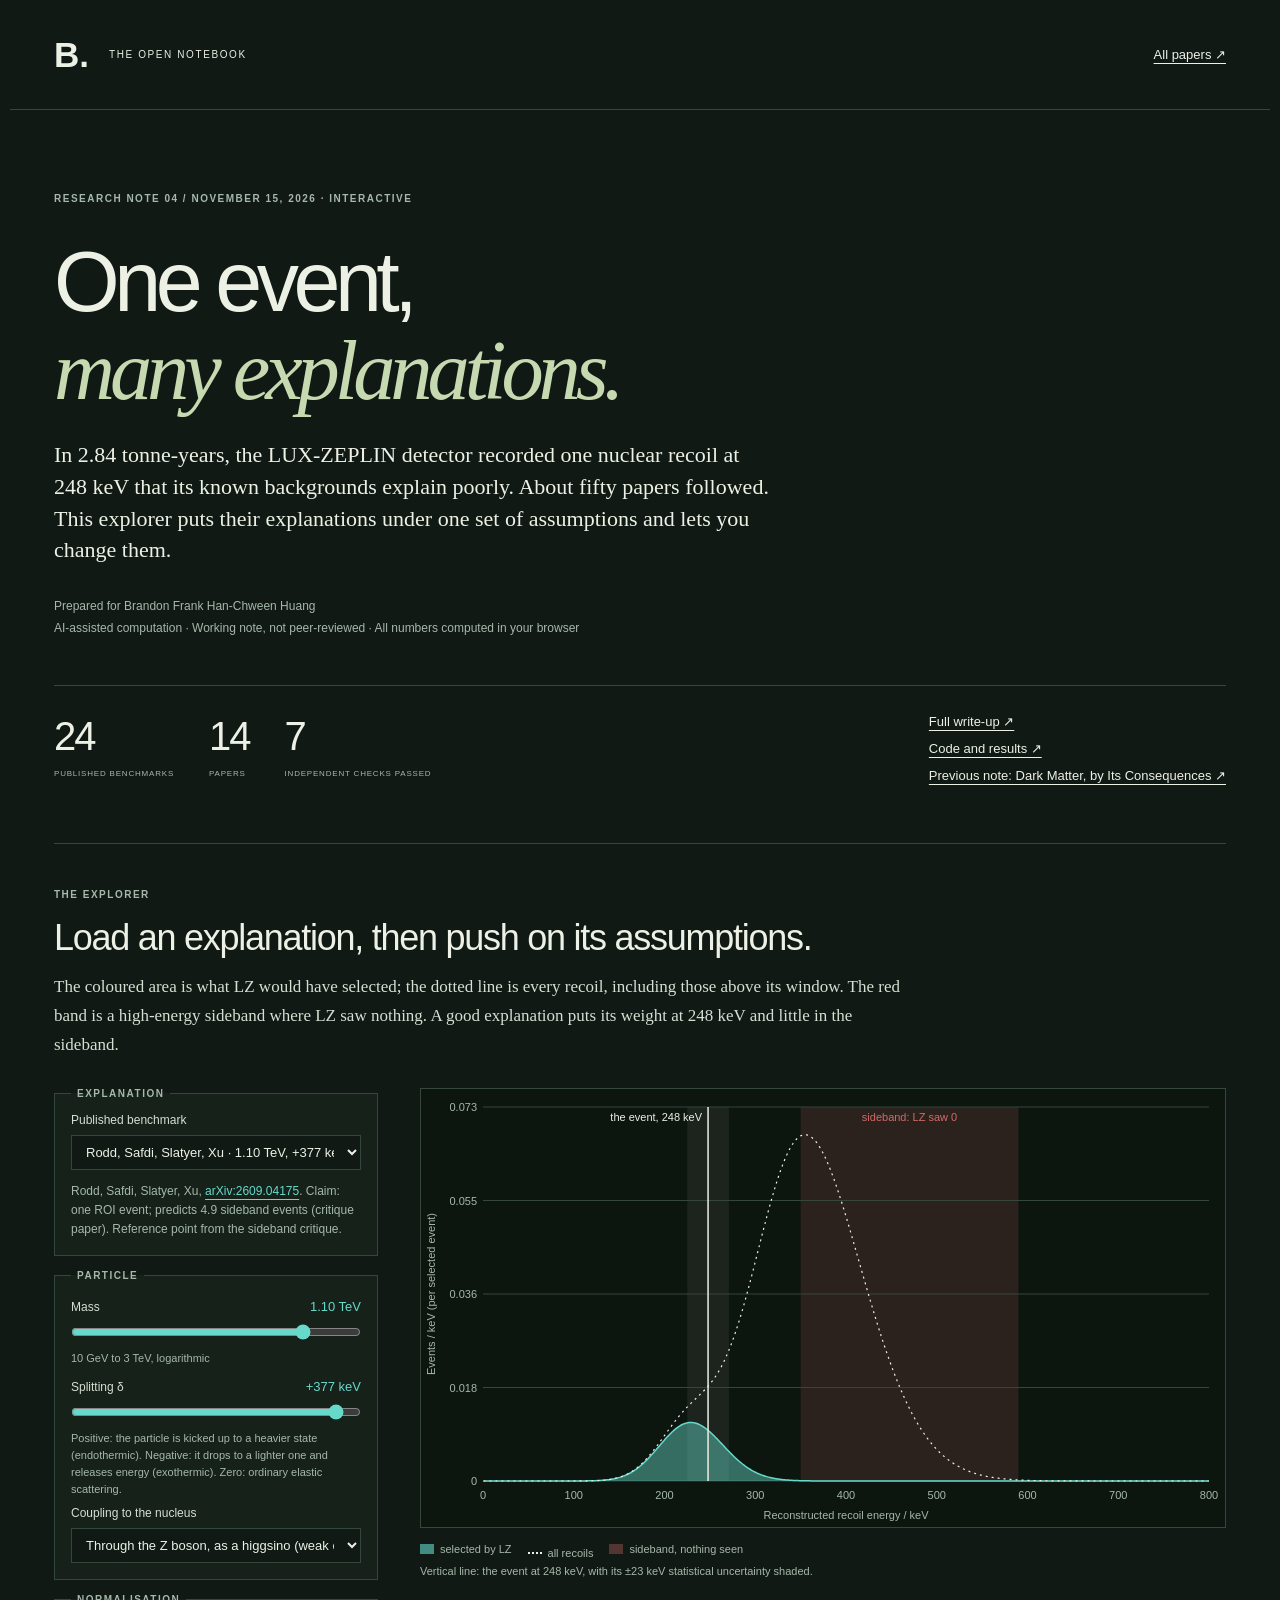
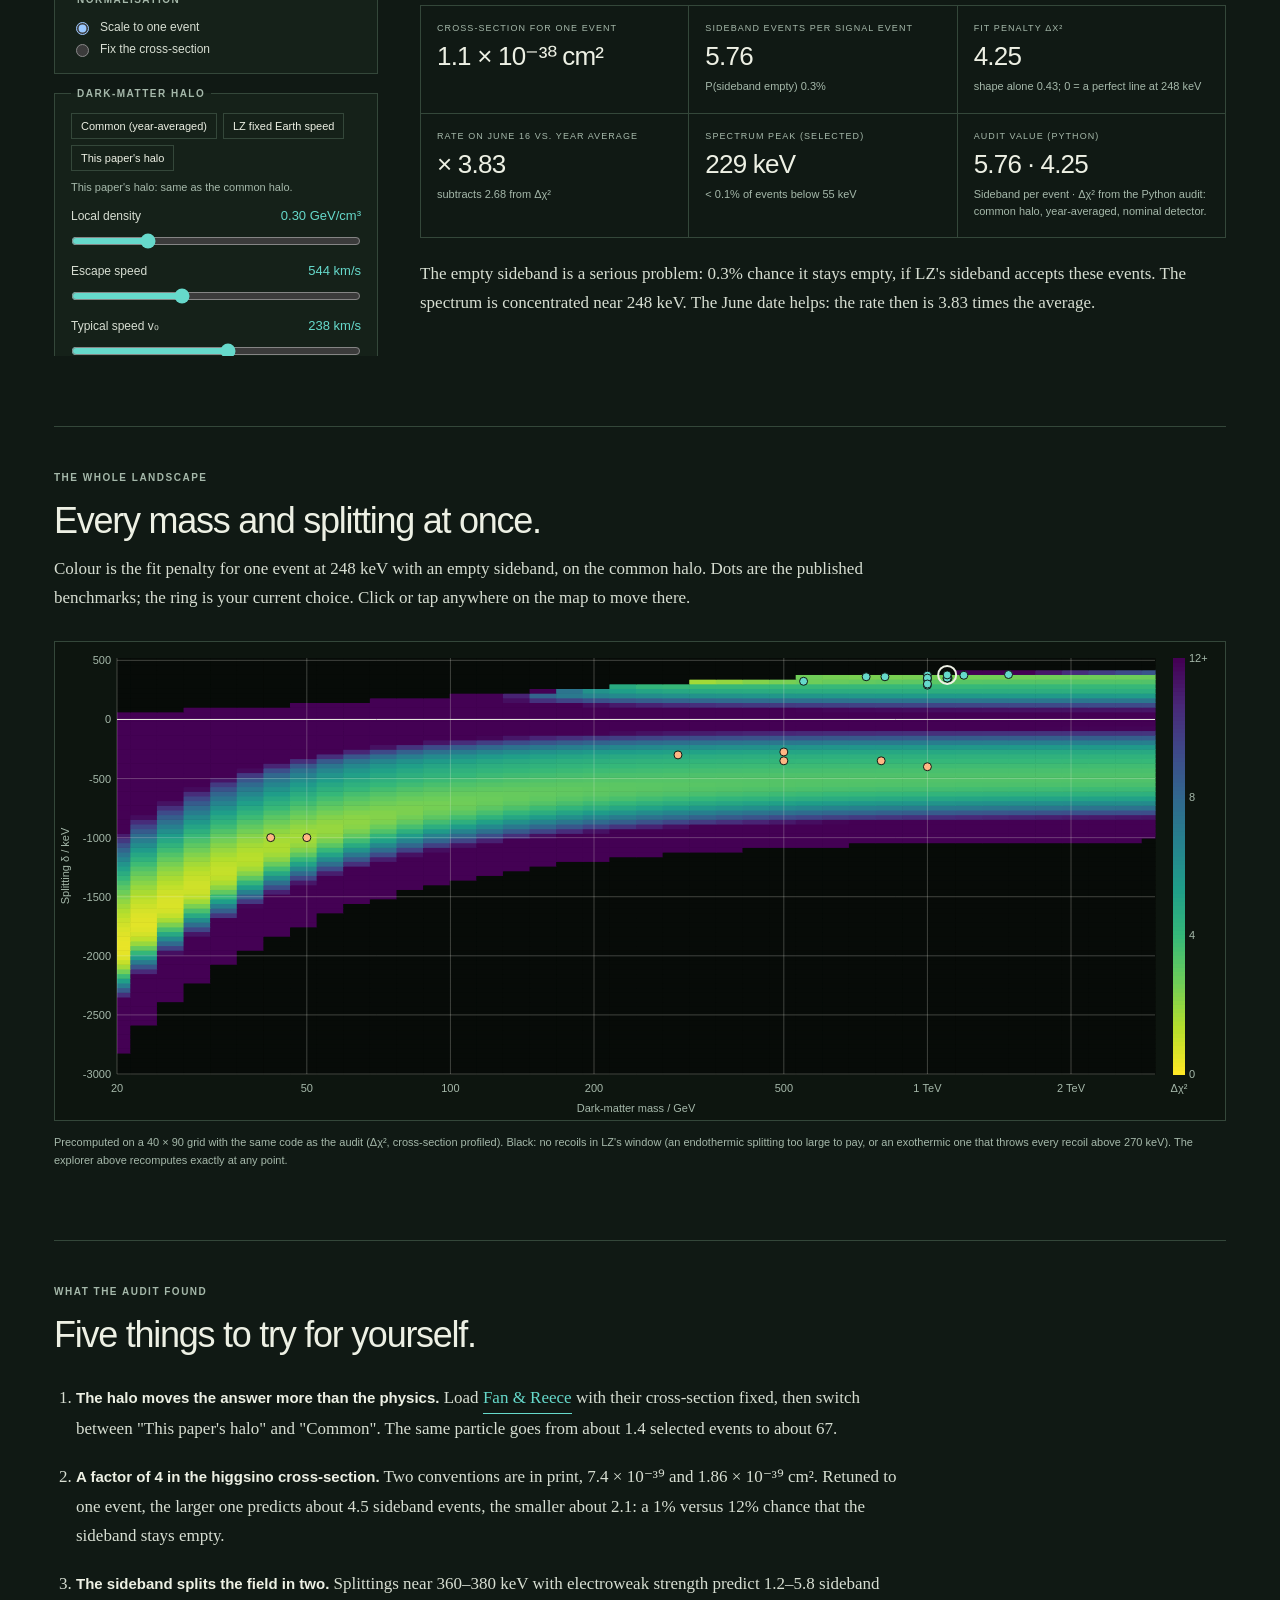
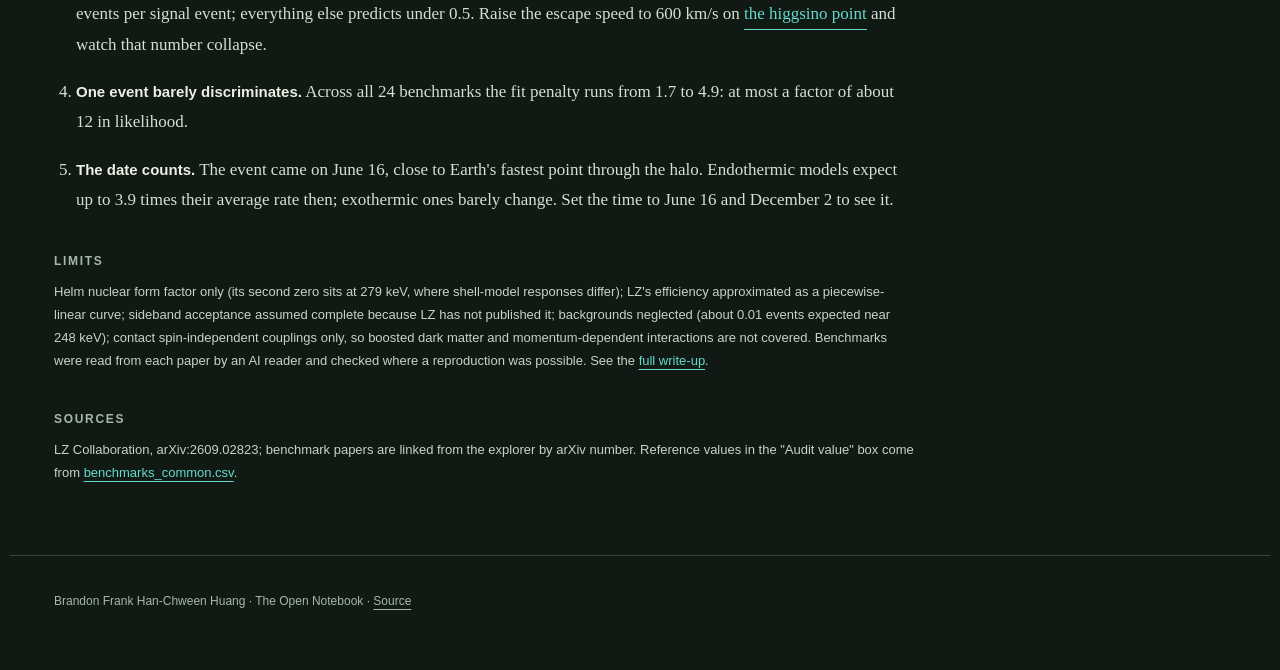
==== lz-event-audit/web/index.html @ 09a7d157 "Add interactive explorer for the LZ audit web/engine.js ports rates.py to a dependency-free ES modul" ====
<!doctype html>
<html lang="en">
<head>
<meta charset="utf-8">
<meta name="viewport" content="width=device-width,initial-scale=1">
<meta name="theme-color" content="#101914">
<title>One Event, Many Explanations — the LZ 248 keV explorer</title>
<meta name="description" content="An interactive explorer for the LUX-ZEPLIN 248 keV nuclear-recoil candidate: load any of 24 published dark-matter explanations, change the halo and detector assumptions, and watch the recoil spectrum, sideband expectation and fit quality respond.">
<meta property="og:title" content="One Event, Many Explanations — the LZ 248 keV explorer">
<meta property="og:description" content="24 published explanations of one dark-matter candidate event, under one set of assumptions you can change.">
<link rel="stylesheet" href="explorer.css">
<script type="module" src="app.js"></script>
</head>
<body>
<a class="skip" href="#explorer">Skip to the explorer</a>
<header class="top">
  <a class="brand" href="https://brandonfhuang.com/curiosities/">B. <span>THE OPEN NOTEBOOK</span></a>
  <a href="https://brandonfhuang.com/curiosities/#papers">All papers ↗</a>
</header>
<main>
<section class="hero">
  <p class="eyebrow">RESEARCH NOTE 04 / NOVEMBER 15, 2026 · INTERACTIVE</p>
  <h1>One event,<br><em>many explanations.</em></h1>
  <p class="dek">In 2.84 tonne-years, the LUX-ZEPLIN detector recorded one nuclear recoil at 248 keV that its known backgrounds explain poorly. About fifty papers followed. This explorer puts their explanations under one set of assumptions and lets you change them.</p>
  <p class="byline">Prepared for Brandon Frank Han-Chween Huang<br>AI-assisted computation · Working note, not peer-reviewed · All numbers computed in your browser</p>
  <div class="hero-bottom">
    <div class="stats">
      <span><strong>24</strong>PUBLISHED BENCHMARKS</span>
      <span><strong>14</strong>PAPERS</span>
      <span><strong>7</strong>INDEPENDENT CHECKS PASSED</span>
    </div>
    <div class="downloads">
      <a href="../README.md">Full write-up ↗</a>
      <a href="https://github.com/bomberJV/dark-matter-research/tree/research/lz-event-audit/lz-event-audit">Code and results ↗</a>
      <a href="../../web/index.html">Previous note: Dark Matter, by Its Consequences ↗</a>
    </div>
  </div>
</section>

<section class="explorer" id="explorer" aria-labelledby="explorer-title">
  <div class="section-head">
    <p class="eyebrow">THE EXPLORER</p>
    <h2 id="explorer-title">Load an explanation, then push on its assumptions.</h2>
    <p class="lede">The coloured area is what LZ would have selected; the dotted line is every recoil, including those above its window. The red band is a high-energy sideband where LZ saw nothing. A good explanation puts its weight at 248 keV and little in the sideband.</p>
  </div>

  <div class="explorer-grid">
    <form class="controls" id="controls" aria-label="Model and assumptions">
      <fieldset>
        <legend>Explanation</legend>
        <label for="bench">Published benchmark</label>
        <select id="bench"></select>
        <p class="claim" id="claim" aria-live="polite"></p>
      </fieldset>

      <fieldset>
        <legend>Particle</legend>
        <div class="row">
          <label for="mass">Mass</label>
          <output id="mass-out" for="mass"></output>
        </div>
        <input type="range" id="mass" min="1" max="3.5" step="0.005" aria-describedby="mass-hint">
        <p class="hint" id="mass-hint">10 GeV to 3 TeV, logarithmic</p>

        <div class="row">
          <label for="delta">Splitting δ</label>
          <output id="delta-out" for="delta"></output>
        </div>
        <input type="range" id="delta" min="-3000" max="600" step="0.5" aria-describedby="delta-hint">
        <p class="hint" id="delta-hint">Positive: the particle is kicked up to a heavier state (endothermic). Negative: it drops to a lighter one and releases energy (exothermic). Zero: ordinary elastic scattering.</p>

        <label for="coupling">Coupling to the nucleus</label>
        <select id="coupling">
          <option value="A">Equal to protons and neutrons (A²)</option>
          <option value="Z">To electric charge, as a dark photon (Z²)</option>
          <option value="QW">Through the Z boson, as a higgsino (weak charge²)</option>
        </select>
      </fieldset>

      <fieldset>
        <legend>Normalisation</legend>
        <div class="seg" role="radiogroup" aria-label="Normalisation">
          <label><input type="radio" name="norm" value="one" checked> Scale to one event</label>
          <label><input type="radio" name="norm" value="sigma"> Fix the cross-section</label>
        </div>
        <div id="sigma-wrap" hidden>
          <div class="row">
            <label for="sigma">Cross-section per nucleon</label>
            <output id="sigma-out" for="sigma"></output>
          </div>
          <input type="range" id="sigma" min="-47" max="-36" step="0.01">
        </div>
      </fieldset>

      <fieldset>
        <legend>Dark-matter halo</legend>
        <div class="preset">
          <button type="button" data-halo="common">Common (year-averaged)</button>
          <button type="button" data-halo="lz">LZ fixed Earth speed</button>
          <button type="button" data-halo="paper" id="paper-halo" disabled>This paper's halo</button>
        </div>
        <p class="hint" id="paper-halo-note"></p>
        <div class="row"><label for="rho">Local density</label><output id="rho-out" for="rho"></output></div>
        <input type="range" id="rho" min="0.2" max="0.6" step="0.01">
        <div class="row"><label for="vesc">Escape speed</label><output id="vesc-out" for="vesc"></output></div>
        <input type="range" id="vesc" min="480" max="650" step="1">
        <div class="row"><label for="v0">Typical speed v₀</label><output id="v0-out" for="v0"></output></div>
        <input type="range" id="v0" min="200" max="270" step="1">
        <div class="row"><label for="vE">Earth's mean speed</label><output id="vE-out" for="vE"></output></div>
        <input type="range" id="vE" min="215" max="270" step="0.1">
        <label for="time">Time of year</label>
        <select id="time">
          <option value="avg">Averaged over the year</option>
          <option value="fixed">No orbital motion (fixed speed)</option>
          <option value="event">June 16 (the event's date)</option>
          <option value="dec">December 2 (slowest)</option>
        </select>
      </fieldset>

      <fieldset>
        <legend>Detector</legend>
        <label for="escale">Energy scale</label>
        <select id="escale">
          <option value="0.91491">−9.3% (calibration systematic)</option>
          <option value="1" selected>Nominal</option>
          <option value="1.093">+9.3%</option>
        </select>
        <label for="sb">Sideband upper edge</label>
        <select id="sb">
          <option value="590" selected>590 keV (Rodd et al.)</option>
          <option value="680">680 keV (Dent &amp; Newstead)</option>
        </select>
        <label class="check"><input type="checkbox" id="logy"> Logarithmic vertical axis</label>
      </fieldset>
    </form>

    <div class="stage">
      <figure class="plot">
        <canvas id="spectrum" role="img" aria-label="Recoil spectrum" tabindex="0"></canvas>
        <figcaption id="spectrum-caption"><span class="legend"><span class="sw sw-sel"></span>selected by LZ</span><span class="legend"><span class="sw sw-all"></span>all recoils</span><span class="legend"><span class="sw sw-sb"></span>sideband, nothing seen</span><br>Vertical line: the event at 248 keV, with its ±23 keV statistical uncertainty shaded.</figcaption>
      </figure>

      <div class="readouts" aria-live="polite">
        <div class="metric"><span class="k" id="k-count">Cross-section for one event</span><strong id="r-count">–</strong></div>
        <div class="metric"><span class="k">Sideband events per signal event</span><strong id="r-sb">–</strong><span class="sub" id="r-sb-p"></span></div>
        <div class="metric"><span class="k">Fit penalty Δχ²</span><strong id="r-chi">–</strong><span class="sub" id="r-chi-sub"></span></div>
        <div class="metric"><span class="k">Rate on June 16 vs. year average</span><strong id="r-time">–</strong><span class="sub" id="r-time-sub"></span></div>
        <div class="metric"><span class="k">Spectrum peak (selected)</span><strong id="r-peak">–</strong><span class="sub" id="r-low"></span></div>
        <div class="metric"><span class="k">Audit value (Python)</span><strong id="r-audit">–</strong><span class="sub" id="r-audit-sub"></span></div>
      </div>
      <p class="verdict" id="verdict" aria-live="polite"></p>
    </div>
  </div>
</section>

<section class="map-section" aria-labelledby="map-title">
  <div class="section-head">
    <p class="eyebrow">THE WHOLE LANDSCAPE</p>
    <h2 id="map-title">Every mass and splitting at once.</h2>
    <p class="lede">Colour is the fit penalty for one event at 248 keV with an empty sideband, on the common halo. Dots are the published benchmarks; the ring is your current choice. Click or tap anywhere on the map to move there.</p>
  </div>
  <figure class="plot map">
    <canvas id="map" role="img" aria-label="Map of fit penalty over mass and splitting" tabindex="0"></canvas>
    <figcaption>Precomputed on a 40 × 90 grid with the same code as the audit (Δχ², cross-section profiled). Black: no recoils in LZ's window (an endothermic splitting too large to pay, or an exothermic one that throws every recoil above 270 keV). The explorer above recomputes exactly at any point.</figcaption>
  </figure>
</section>

<section class="notes" aria-labelledby="notes-title">
  <div class="section-head">
    <p class="eyebrow">WHAT THE AUDIT FOUND</p>
    <h2 id="notes-title">Five things to try for yourself.</h2>
  </div>
  <ol class="findings">
    <li><strong>The halo moves the answer more than the physics.</strong> Load <button type="button" class="link" data-load="fan-reece">Fan &amp; Reece</button> with their cross-section fixed, then switch between "This paper's halo" and "Common". The same particle goes from about 1.4 selected events to about 67.</li>
    <li><strong>A factor of 4 in the higgsino cross-section.</strong> Two conventions are in print, 7.4 × 10⁻³⁹ and 1.86 × 10⁻³⁹ cm². Retuned to one event, the larger one predicts about 4.5 sideband events, the smaller about 2.1: a 1% versus 12% chance that the sideband stays empty.</li>
    <li><strong>The sideband splits the field in two.</strong> Splittings near 360–380 keV with electroweak strength predict 1.2–5.8 sideband events per signal event; everything else predicts under 0.5. Raise the escape speed to 600 km/s on <button type="button" class="link" data-load="rodd-higgsino">the higgsino point</button> and watch that number collapse.</li>
    <li><strong>One event barely discriminates.</strong> Across all 24 benchmarks the fit penalty runs from 1.7 to 4.9: at most a factor of about 12 in likelihood.</li>
    <li><strong>The date counts.</strong> The event came on June 16, close to Earth's fastest point through the halo. Endothermic models expect up to 3.9 times their average rate then; exothermic ones barely change. Set the time to June 16 and December 2 to see it.</li>
  </ol>
  <h3>Limits</h3>
  <p class="small-prose">Helm nuclear form factor only (its second zero sits at 279 keV, where shell-model responses differ); LZ's efficiency approximated as a piecewise-linear curve; sideband acceptance assumed complete because LZ has not published it; backgrounds neglected (about 0.01 events expected near 248 keV); contact spin-independent couplings only, so boosted dark matter and momentum-dependent interactions are not covered. Benchmarks were read from each paper by an AI reader and checked where a reproduction was possible. See the <a href="../README.md">full write-up</a>.</p>
  <h3>Sources</h3>
  <p class="small-prose">LZ Collaboration, arXiv:2609.02823; benchmark papers are linked from the explorer by arXiv number. Reference values in the "Audit value" box come from <a href="../results/benchmarks_common.csv">benchmarks_common.csv</a>.</p>
</section>
</main>
<footer>
  <p>Brandon Frank Han-Chween Huang · The Open Notebook · <a href="https://github.com/bomberJV/dark-matter-research">Source</a></p>
</footer>
<noscript><p class="noscript">The explorer computes spectra in your browser and needs JavaScript. The <a href="../README.md">written audit</a> has every number.</p></noscript>
</body>
</html>
---- lz-event-audit/web/explorer.css ----
:root{color-scheme:dark;--bg:#101914;--panel:#152119;--ink:#edf0e4;--muted:#a5b8aa;--line:#34473a;--mint:#66d9cb;--peach:#ffb784;--sage:#c7d9b0;--red:#d06a6a}
*{box-sizing:border-box}
html{scroll-behavior:smooth;scroll-padding-top:24px}
body{margin:0;background:var(--bg);color:var(--ink);font-family:Arial,Helvetica,sans-serif}
a{color:inherit;text-underline-offset:4px}a:hover{color:var(--mint)}
button,input,select{font:inherit;color:inherit}
a:focus-visible,button:focus-visible,select:focus-visible,input:focus-visible,canvas:focus-visible{outline:2px solid var(--mint);outline-offset:4px}
.skip{position:absolute;left:15px;top:-100px;padding:12px;background:var(--ink);color:var(--bg);z-index:10}.skip:focus{top:12px}
.top,.hero,.explorer,.map-section,.notes,footer{max-width:1260px;margin:auto;padding-left:44px;padding-right:44px}
.top{display:flex;justify-content:space-between;align-items:center;gap:24px;min-height:110px;border-bottom:1px solid var(--line);font-size:13px}
.top nav{display:flex;gap:22px}
.brand{font-size:35px;text-decoration:none;font-weight:700;display:flex;align-items:center;gap:20px}
.brand span{font-size:10px;letter-spacing:.16em;font-weight:400}
.hero{padding-top:80px;padding-bottom:60px}
.eyebrow{font-size:10px;letter-spacing:.15em;line-height:1.7;color:var(--muted);font-weight:700;margin:0}
.hero h1{font-size:clamp(46px,6.6vw,91px);line-height:1.04;letter-spacing:-.065em;margin:32px 0 24px;font-weight:500}
.hero h1 em{font-family:Georgia,serif;font-weight:400;color:var(--sage);letter-spacing:-.06em}
.dek{font-family:Georgia,serif;font-size:22px;max-width:720px;line-height:1.45;margin:0}
.byline{font-size:12px;color:var(--muted);line-height:1.8;margin-top:30px}
.hero-bottom{margin-top:46px;border-top:1px solid var(--line);padding-top:28px;display:flex;justify-content:space-between;gap:36px;flex-wrap:wrap}
.stats{display:flex;gap:35px;flex-wrap:wrap}
.stats span{font-size:8px;letter-spacing:.1em;color:var(--muted)}
.stats strong{display:block;color:var(--ink);font-size:40px;font-weight:400;letter-spacing:-.05em;margin-bottom:10px}
.downloads{display:flex;flex-direction:column;gap:12px;font-size:13px}
.section-head{border-top:1px solid var(--line);padding-top:42px;margin-bottom:28px}.section-head>*{max-width:860px}
.section-head h2{font-size:clamp(26px,3vw,36px);font-weight:400;letter-spacing:-.035em;line-height:1.15;margin:14px 0 14px}
.lede{font-family:Georgia,serif;font-size:17px;line-height:1.7;color:#d7ded2;margin:0}
.explorer-grid{display:grid;grid-template-columns:330px minmax(0,1fr);gap:36px;align-items:start}
.controls{display:flex;flex-direction:column;gap:14px;position:sticky;top:16px;max-height:calc(100vh - 32px);overflow:auto;padding-right:6px}
fieldset{border:1px solid var(--line);background:var(--panel);padding:14px 16px 16px;margin:0;display:flex;flex-direction:column;gap:8px;min-width:0}
legend{font-size:10px;letter-spacing:.15em;font-weight:700;color:var(--muted);padding:0 6px;text-transform:uppercase}
label{font-size:12px;color:#d7ded2}
.row{display:flex;justify-content:space-between;align-items:baseline;gap:10px;margin-top:4px}
output{font-size:13px;color:var(--mint);font-variant-numeric:tabular-nums;white-space:nowrap}
select{width:100%;background:var(--bg);border:1px solid var(--line);padding:8px 10px;font-size:13px;border-radius:0}
input[type=range]{width:100%;accent-color:var(--mint);margin:2px 0}
.hint{font-size:11px;line-height:1.55;color:var(--muted);margin:0}
.claim{font-size:12px;line-height:1.6;color:var(--muted);margin:4px 0 0;min-height:1.6em}
.claim a{color:var(--mint)}
.seg{display:flex;flex-direction:column;gap:6px}
.seg label,.check{display:flex;gap:8px;align-items:center;font-size:12px}
.preset{display:flex;gap:6px;flex-wrap:wrap}
.preset button,.link{background:none;border:1px solid var(--line);padding:6px 9px;font-size:11px;cursor:pointer}
.preset button:hover,.link:hover{border-color:var(--mint);color:var(--mint)}
.link{border:0;border-bottom:1px solid var(--mint);padding:0;font-size:inherit;color:var(--mint)}
.stage{min-width:0}
.plot{margin:0}
.plot canvas{display:block;width:100%;height:440px;background:#0d150f;border:1px solid var(--line);touch-action:manipulation}
.map canvas{height:480px;cursor:crosshair}
figcaption{font-size:11px;line-height:1.7;color:var(--muted);margin-top:12px}
.readouts{display:grid;grid-template-columns:repeat(3,minmax(0,1fr));gap:1px;background:var(--line);border:1px solid var(--line);margin-top:24px}
.metric{background:var(--bg);padding:16px 16px 18px;display:flex;flex-direction:column;gap:6px;min-width:0}
.metric .k{font-size:9px;letter-spacing:.12em;color:var(--muted);text-transform:uppercase;line-height:1.5}
.metric strong{font-size:26px;font-weight:400;letter-spacing:-.03em;font-variant-numeric:tabular-nums}
.metric .sub{font-size:11px;color:var(--muted);line-height:1.5}
.verdict{font-family:Georgia,serif;font-size:17px;line-height:1.7;color:#d7ded2;margin:22px 0 0;max-width:860px}
.map-section,.notes{padding-top:70px}
.findings{padding-left:22px;max-width:860px;margin:0}
.findings li{font-family:Georgia,serif;font-size:17px;line-height:1.75;color:#d7ded2;margin-bottom:18px}
.findings strong{font-family:Arial,sans-serif;font-size:15px;color:var(--ink)}
.notes h3{font-size:12px;letter-spacing:.14em;text-transform:uppercase;color:var(--muted);margin:40px 0 10px}
.small-prose{font-size:13px;line-height:1.75;color:#c9d2c4;max-width:860px}
.small-prose a{color:var(--mint)}
footer{border-top:1px solid var(--line);margin-top:70px;padding-top:26px;padding-bottom:50px;font-size:12px;color:var(--muted)}
.noscript{max-width:860px;margin:20px auto;padding:0 44px;color:var(--peach)}
.error{color:var(--peach)}
@media (max-width:980px){
  .explorer-grid{grid-template-columns:1fr}
  .controls{position:static;max-height:none;overflow:visible;padding-right:0}
  .stage{order:-1}
  .readouts{grid-template-columns:repeat(2,minmax(0,1fr))}
}
@media (max-width:620px){
  .top,.hero,.explorer,.map-section,.notes,footer{padding-left:18px;padding-right:18px}
  .top{min-height:80px}.brand{font-size:28px;gap:12px}
  .hero{padding-top:44px}
  .dek{font-size:19px}
  .plot canvas{height:320px}.map canvas{height:360px}
  .metric strong{font-size:22px}
  .stats{gap:22px}.stats strong{font-size:32px}
}
@media (prefers-reduced-motion:reduce){html{scroll-behavior:auto}}
.legend{display:inline-flex;align-items:center;gap:6px;margin-right:16px}.sw{display:inline-block;width:14px;height:10px}.sw-sel{background:rgba(102,217,203,.6)}.sw-all{border-top:2px dotted var(--ink);height:0}.sw-sb{background:rgba(208,106,106,.35)}
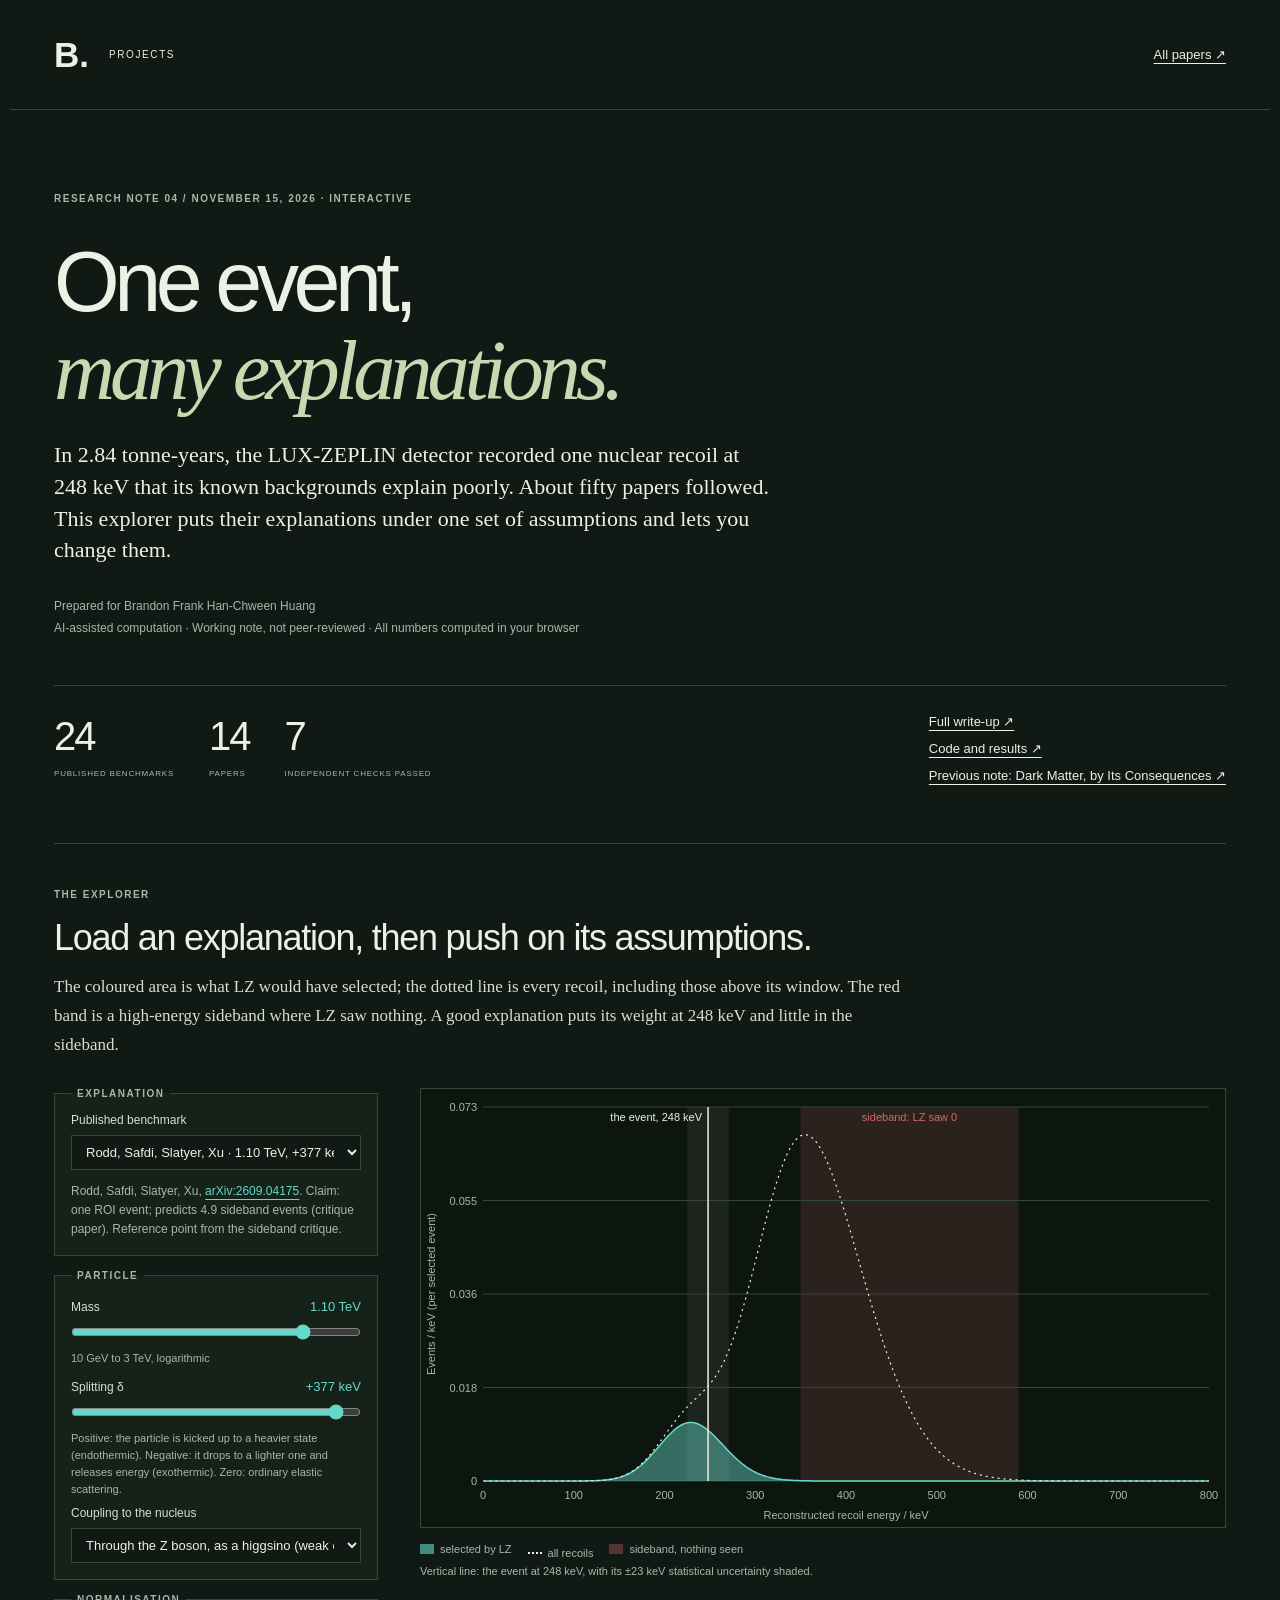
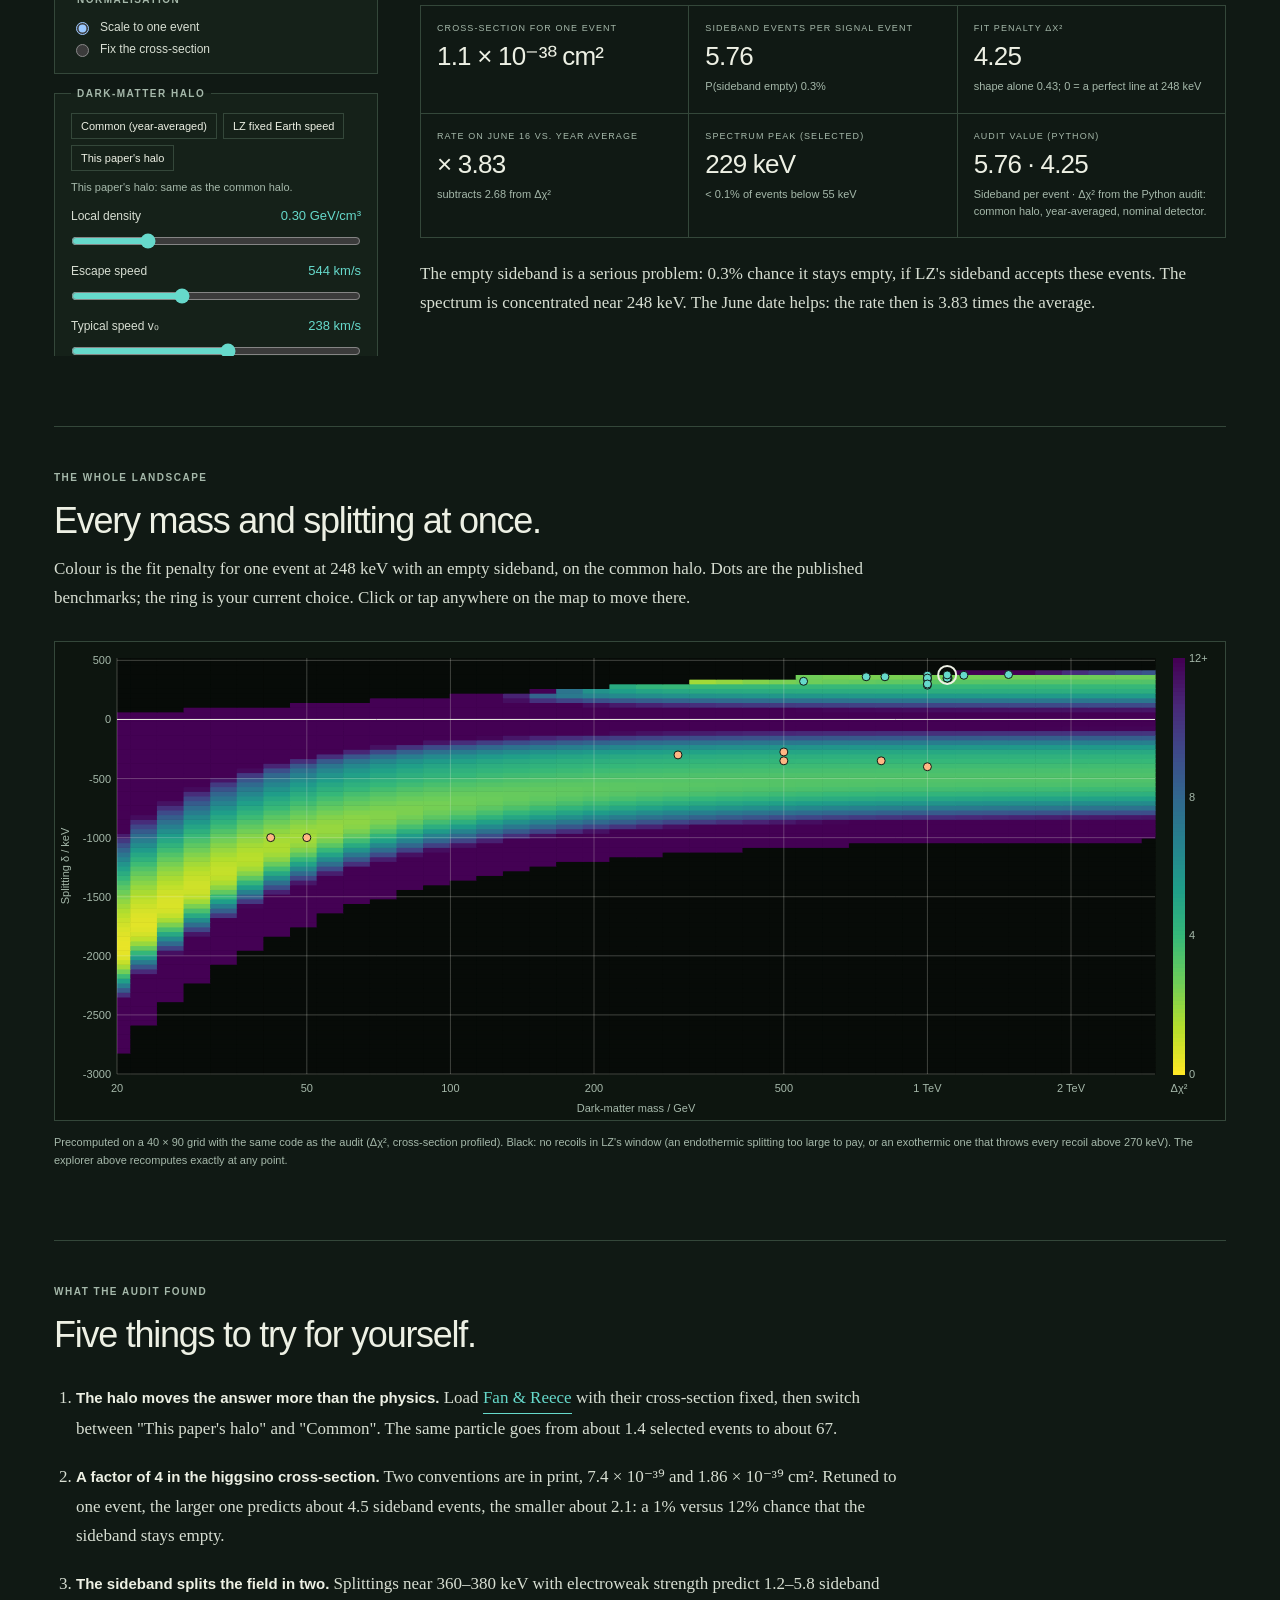
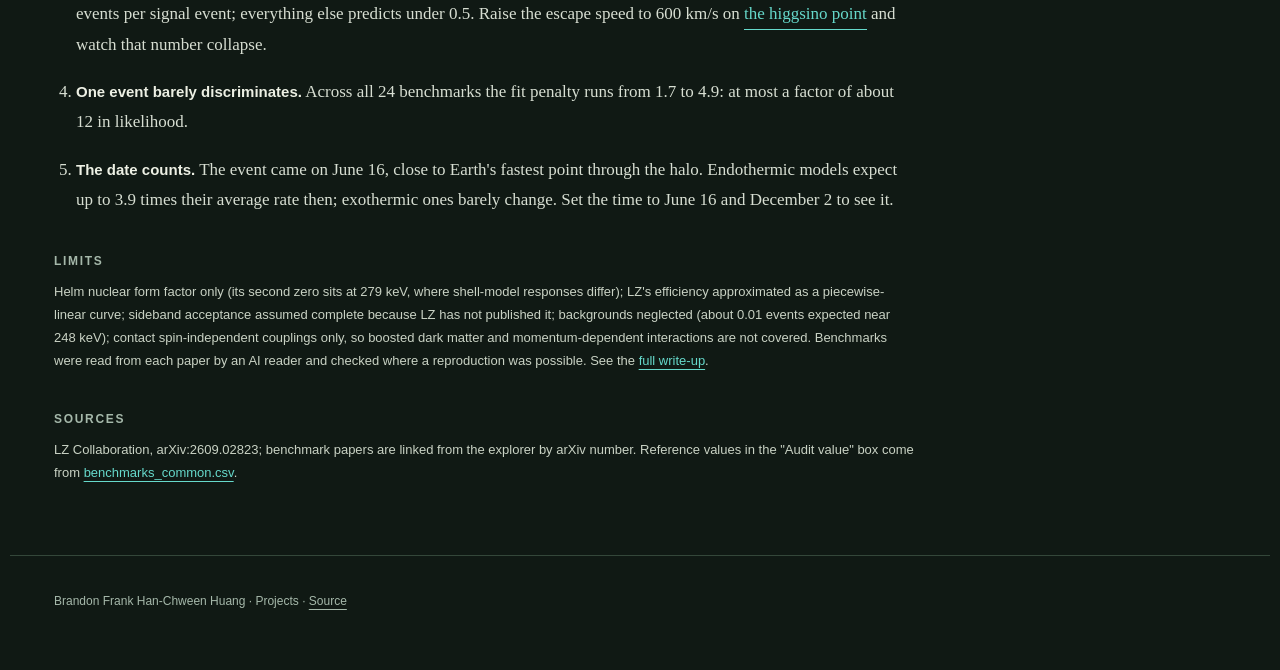
==== commit ceea71ba: "Prepare the repository for public view - Replace the old "Curiosity Playground" title and "curiositi" ====
--- a/lz-event-audit/web/index.html
+++ b/lz-event-audit/web/index.html
@@ -14,8 +14,8 @@
 <body>
 <a class="skip" href="#explorer">Skip to the explorer</a>
 <header class="top">
-  <a class="brand" href="https://brandonfhuang.com/curiosities/">B. <span>THE OPEN NOTEBOOK</span></a>
-  <a href="https://brandonfhuang.com/curiosities/#papers">All papers ↗</a>
+  <a class="brand" href="https://brandonfhuang.com/projects/">B. <span>PROJECTS</span></a>
+  <a href="https://brandonfhuang.com/projects/#papers">All papers ↗</a>
 </header>
 <main>
 <section class="hero">
@@ -184,7 +184,7 @@
 </section>
 </main>
 <footer>
-  <p>Brandon Frank Han-Chween Huang · The Open Notebook · <a href="https://github.com/bomberJV/dark-matter-research">Source</a></p>
+  <p>Brandon Frank Han-Chween Huang · Projects · <a href="https://github.com/bomberJV/dark-matter-research">Source</a></p>
 </footer>
 <noscript><p class="noscript">The explorer computes spectra in your browser and needs JavaScript. The <a href="../README.md">written audit</a> has every number.</p></noscript>
 </body>
